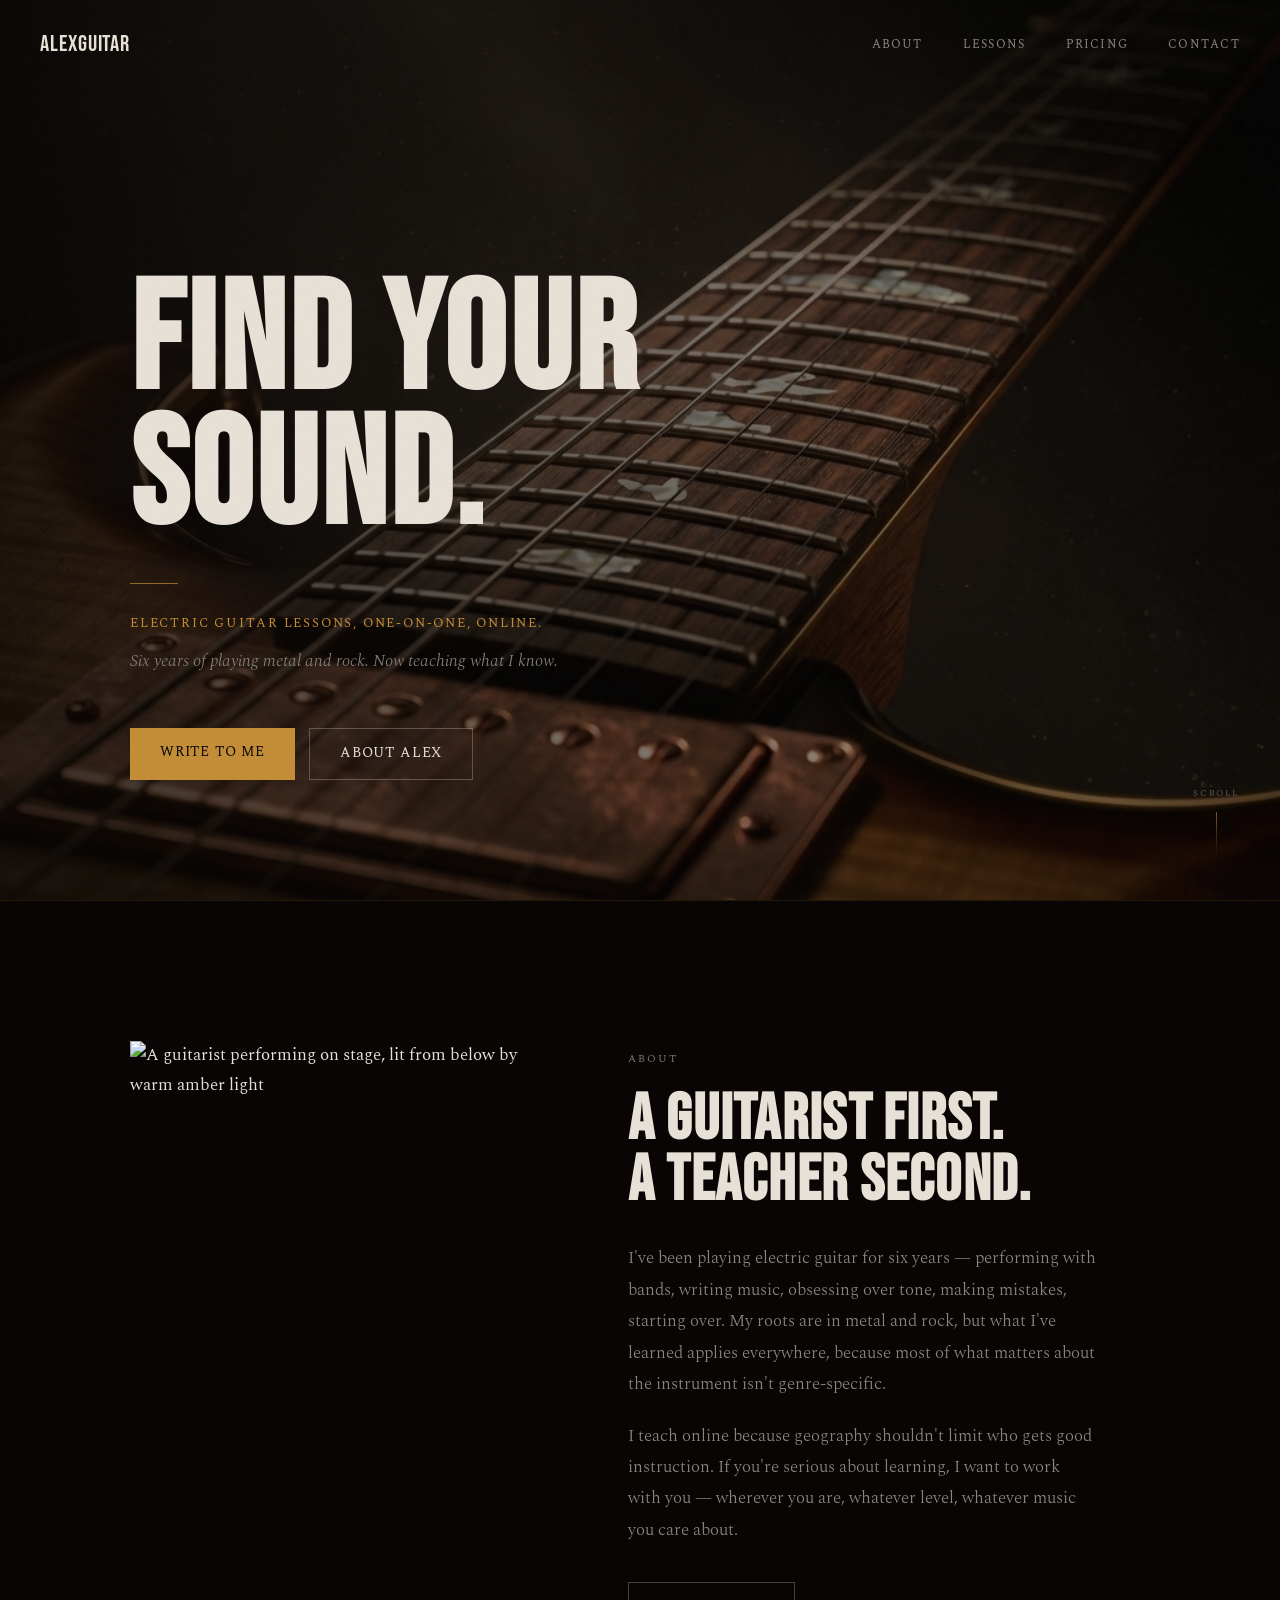
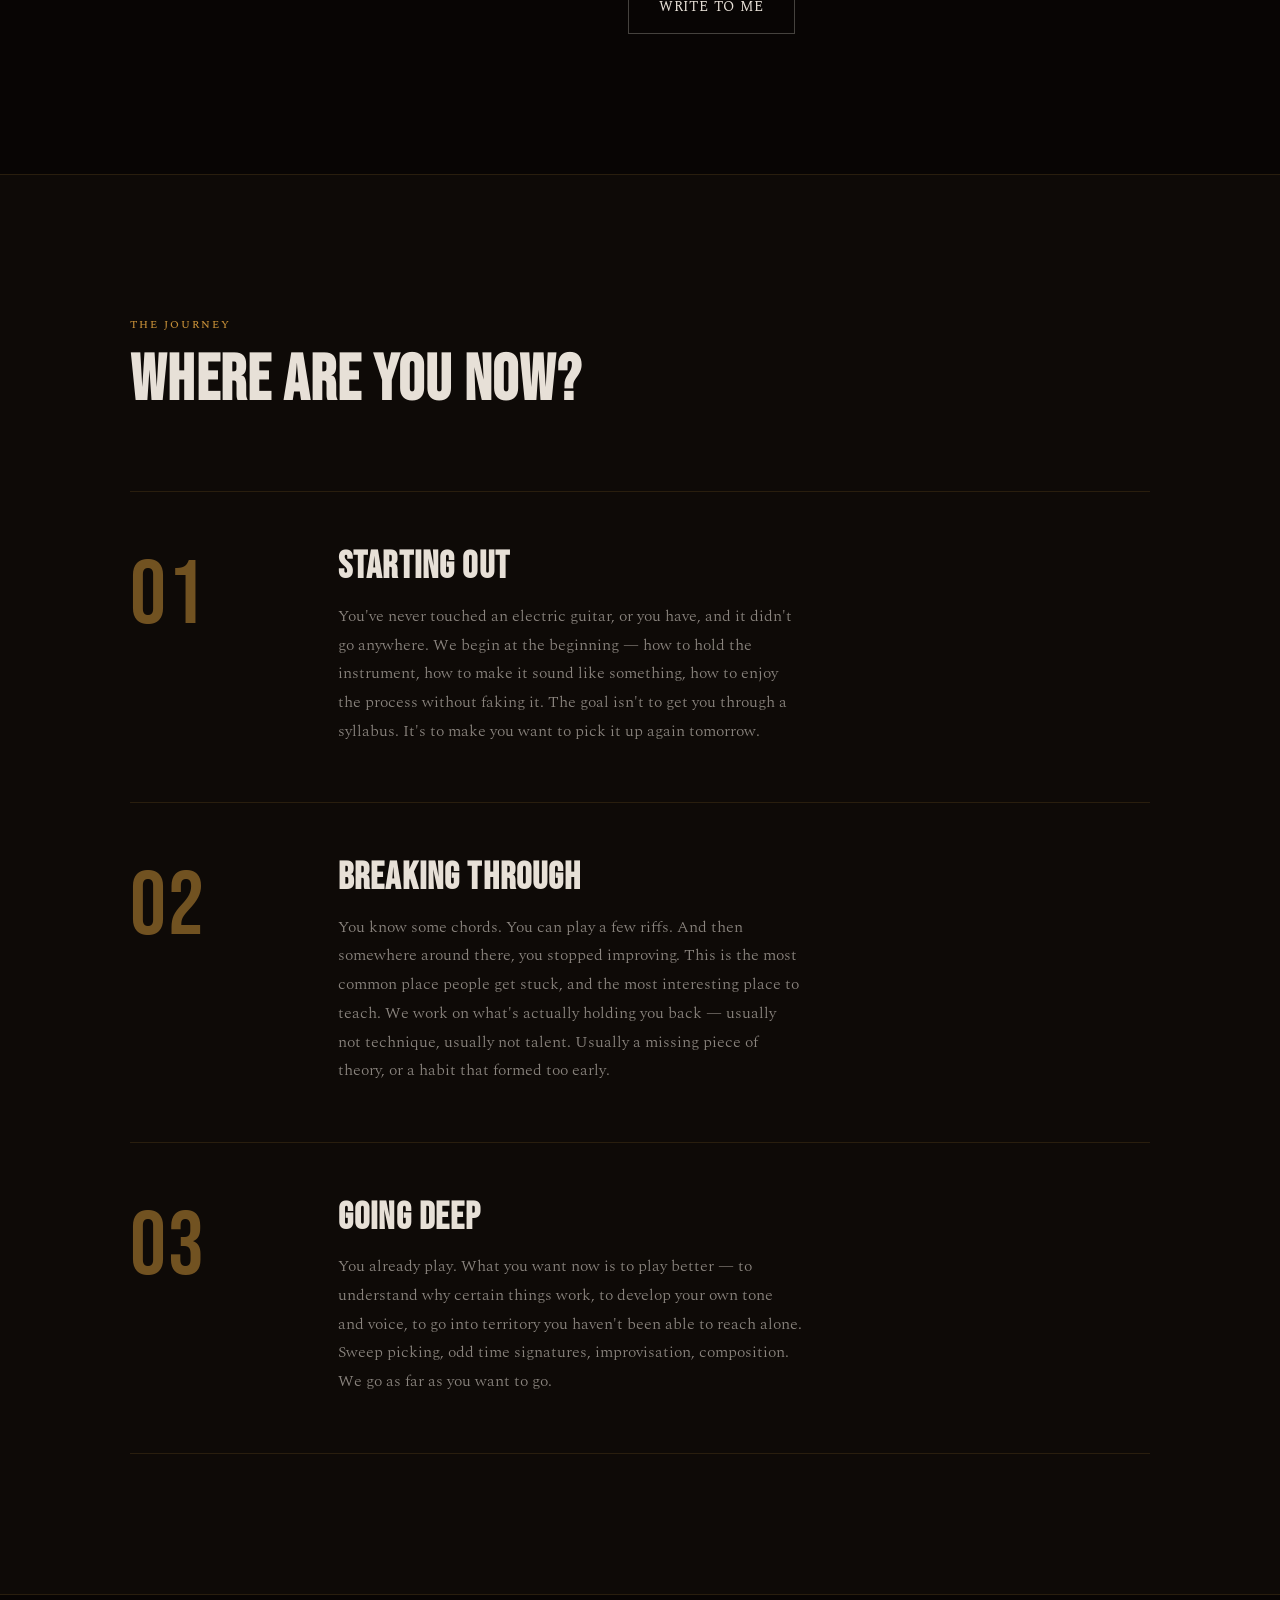
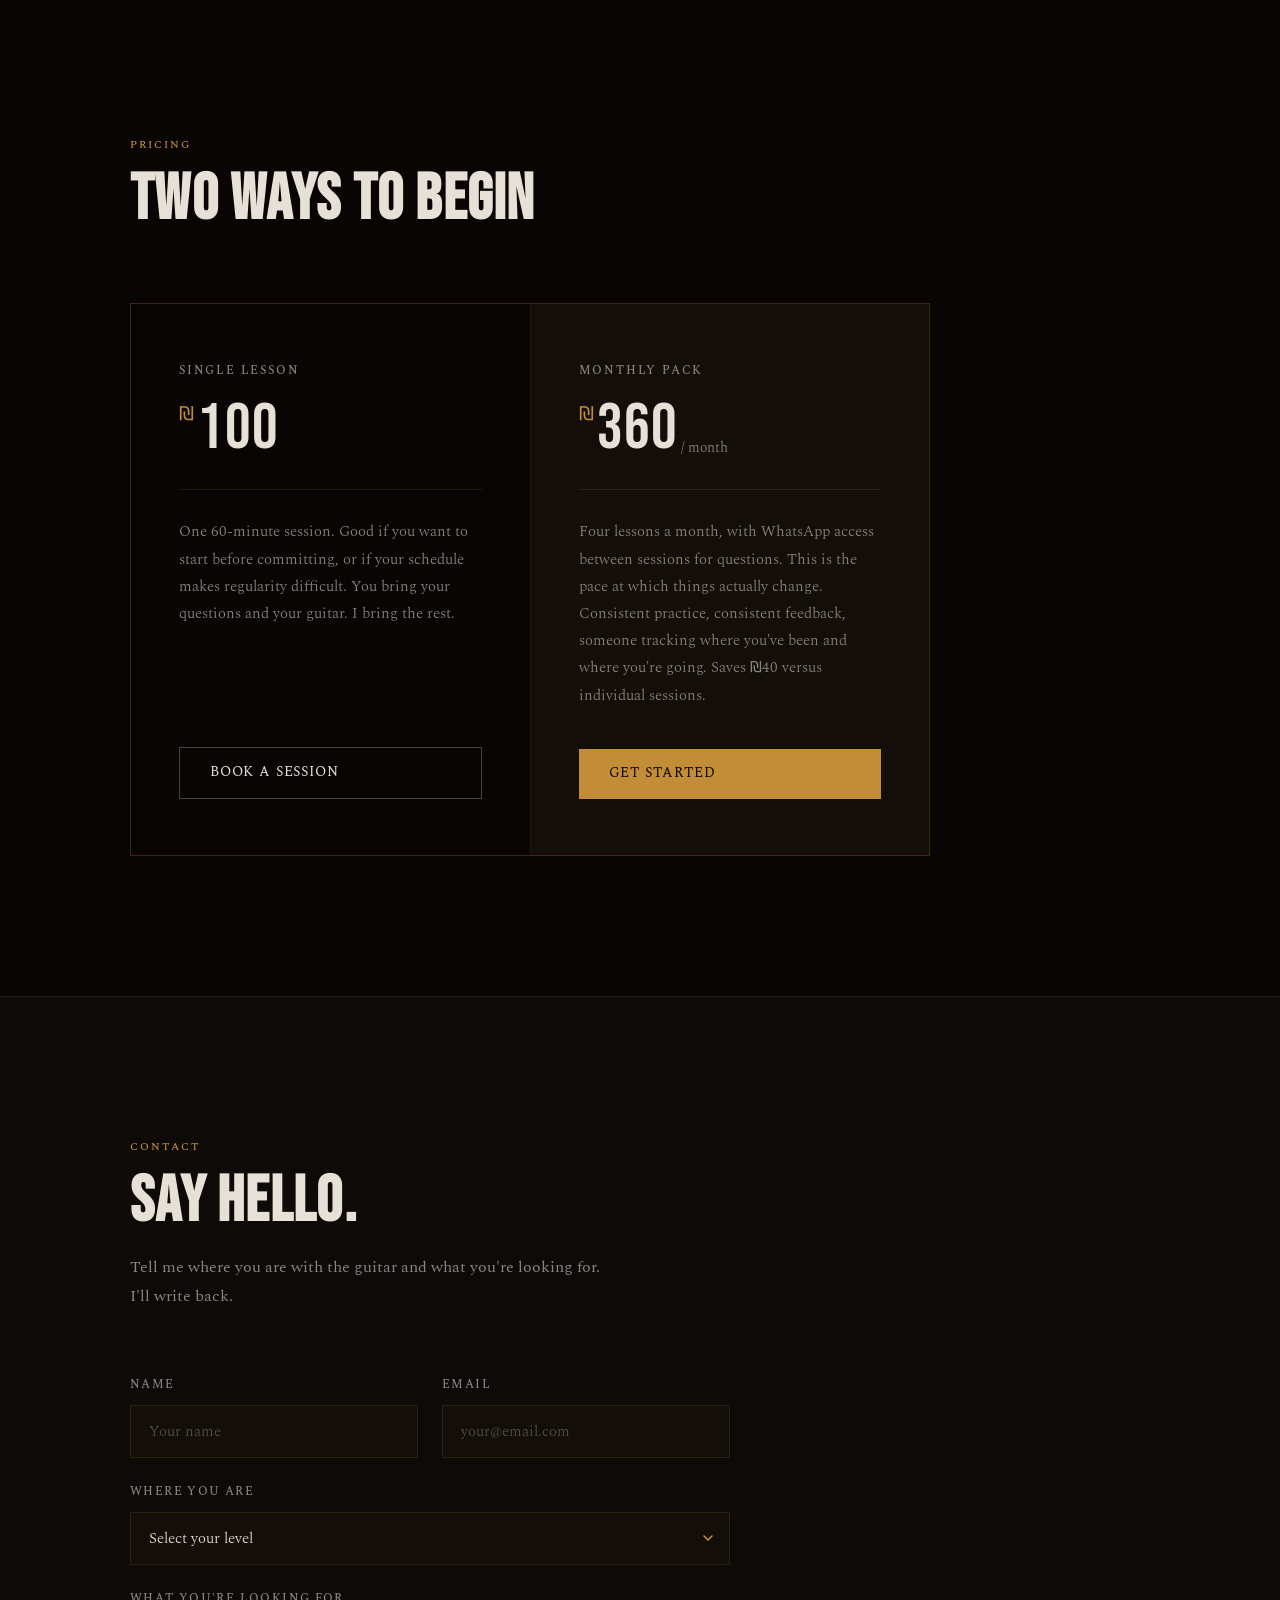
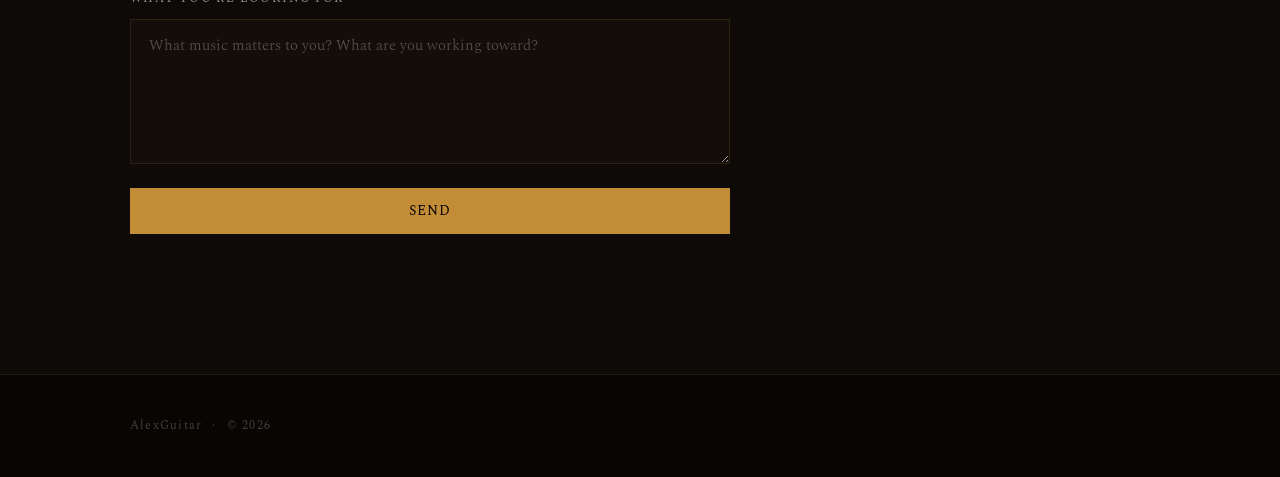
==== index.html @ b1a325d2 "Initial commit: AlexGuitar landing site + particle guitar demo - Full redesign: Bebas Neue + Spectra" ====
<!DOCTYPE html>
<html lang="en">
<head>
  <meta charset="UTF-8" />
  <meta name="viewport" content="width=device-width, initial-scale=1.0" />
  <title>AlexGuitar — Electric Guitar Lessons Online</title>
  <link rel="preconnect" href="https://fonts.googleapis.com" />
  <link rel="preconnect" href="https://fonts.gstatic.com" crossorigin />
  <link href="https://fonts.googleapis.com/css2?family=Bebas+Neue&family=Spectral:ital,wght@0,300;0,400;0,500;1,300;1,400&display=swap" rel="stylesheet" />
  <link rel="stylesheet" href="style.css" />
</head>
<body>

  <!-- BACKGROUND GUITAR -->
  <div class="bg-guitar" aria-hidden="true">
    <img src="background.png" alt="" draggable="false" />
  </div>

  <!-- NAVBAR -->
  <nav class="navbar" id="navbar">
    <a href="#hero" class="logo">AlexGuitar</a>
    <ul class="nav-links">
      <li><a href="#about">About</a></li>
      <li><a href="#lessons">Lessons</a></li>
      <li><a href="#pricing">Pricing</a></li>
      <li><a href="#contact">Contact</a></li>
    </ul>
    <button class="hamburger" id="hamburger" aria-label="Open menu" aria-expanded="false">
      <span></span><span></span><span></span>
    </button>
  </nav>

  <!-- HERO -->
  <section class="hero" id="hero">
    <div class="hero-noise"></div>
    <div class="hero-content">
      <h1 class="hero-title">Find your<br/>sound.</h1>
      <div class="hero-rule"></div>
      <p class="hero-context">Electric guitar lessons, one-on-one, online.</p>
      <p class="hero-sub">Six years of playing metal and rock. Now teaching what I know.</p>
      <div class="hero-actions">
        <a href="#contact" class="btn btn-primary">Write to me</a>
        <a href="#about" class="btn btn-ghost">About Alex</a>
      </div>
    </div>
    <div class="hero-scroll-hint">
      <span>Scroll</span>
      <div class="scroll-line"></div>
    </div>
  </section>

  <!-- ABOUT -->
  <section class="about" id="about">
    <div class="container">
      <div class="about-grid">
        <div class="about-image-wrap fade-up">
          <!-- Replace with Alex's actual photo -->
          <img
            src="https://images.unsplash.com/photo-1510915361894-db8b60106cb1?auto=format&fit=crop&w=800&q=80"
            alt="A guitarist performing on stage, lit from below by warm amber light"
            class="about-image"
            loading="lazy"
          />
        </div>
        <div class="about-text fade-up">
          <p class="section-label">About</p>
          <h2 class="section-title">A guitarist first.<br/>A teacher second.</h2>
          <p>I've been playing electric guitar for six years — performing with bands, writing music, obsessing over tone, making mistakes, starting over. My roots are in metal and rock, but what I've learned applies everywhere, because most of what matters about the instrument isn't genre-specific.</p>
          <p>I teach online because geography shouldn't limit who gets good instruction. If you're serious about learning, I want to work with you — wherever you are, whatever level, whatever music you care about.</p>
          <a href="#contact" class="btn btn-ghost about-cta">Write to me</a>
        </div>
      </div>
    </div>
  </section>

  <!-- LESSONS -->
  <section class="lessons" id="lessons">
    <div class="container">
      <div class="lessons-intro fade-up">
        <p class="section-label">The Journey</p>
        <h2 class="section-title">Where are you now?</h2>
      </div>
      <div class="lessons-list">
        <div class="lesson-stage fade-up">
          <div class="stage-number" aria-hidden="true">01</div>
          <div class="stage-content">
            <h3>Starting out</h3>
            <p>You've never touched an electric guitar, or you have, and it didn't go anywhere. We begin at the beginning — how to hold the instrument, how to make it sound like something, how to enjoy the process without faking it. The goal isn't to get you through a syllabus. It's to make you want to pick it up again tomorrow.</p>
          </div>
        </div>
        <div class="lesson-stage fade-up">
          <div class="stage-number" aria-hidden="true">02</div>
          <div class="stage-content">
            <h3>Breaking through</h3>
            <p>You know some chords. You can play a few riffs. And then somewhere around there, you stopped improving. This is the most common place people get stuck, and the most interesting place to teach. We work on what's actually holding you back — usually not technique, usually not talent. Usually a missing piece of theory, or a habit that formed too early.</p>
          </div>
        </div>
        <div class="lesson-stage fade-up">
          <div class="stage-number" aria-hidden="true">03</div>
          <div class="stage-content">
            <h3>Going deep</h3>
            <p>You already play. What you want now is to play better — to understand why certain things work, to develop your own tone and voice, to go into territory you haven't been able to reach alone. Sweep picking, odd time signatures, improvisation, composition. We go as far as you want to go.</p>
          </div>
        </div>
      </div>
    </div>
  </section>

  <!-- PRICING -->
  <section class="pricing" id="pricing">
    <div class="container">
      <div class="section-header fade-up">
        <p class="section-label">Pricing</p>
        <h2 class="section-title">Two ways to begin</h2>
      </div>
      <div class="pricing-grid">
        <div class="pricing-card fade-up">
          <div class="pricing-top">
            <h3>Single Lesson</h3>
            <div class="price"><span class="currency">₪</span>100</div>
          </div>
          <p class="pricing-prose">One 60-minute session. Good if you want to start before committing, or if your schedule makes regularity difficult. You bring your questions and your guitar. I bring the rest.</p>
          <a href="#contact" class="btn btn-ghost">Book a session</a>
        </div>
        <div class="pricing-card pricing-card--featured fade-up">
          <div class="pricing-top">
            <h3>Monthly Pack</h3>
            <div class="price"><span class="currency">₪</span>360 <span class="price-per">/ month</span></div>
          </div>
          <p class="pricing-prose">Four lessons a month, with WhatsApp access between sessions for questions. This is the pace at which things actually change. Consistent practice, consistent feedback, someone tracking where you've been and where you're going. Saves ₪40 versus individual sessions.</p>
          <a href="#contact" class="btn btn-primary">Get started</a>
        </div>
      </div>
    </div>
  </section>

  <!-- CONTACT -->
  <section class="contact" id="contact">
    <div class="container">
      <div class="contact-header fade-up">
        <p class="section-label">Contact</p>
        <h2 class="section-title">Say hello.</h2>
        <p class="section-desc">Tell me where you are with the guitar and what you're looking for. I'll write back.</p>
      </div>
      <form class="contact-form" id="contact-form">
        <div class="form-row">
          <div class="form-group">
            <label for="name">Name</label>
            <input type="text" id="name" name="name" placeholder="Your name" required />
          </div>
          <div class="form-group">
            <label for="email">Email</label>
            <input type="email" id="email" name="email" placeholder="your@email.com" required />
          </div>
        </div>
        <div class="form-group">
          <label for="level">Where you are</label>
          <select id="level" name="level">
            <option value="">Select your level</option>
            <option value="beginner">Starting out — never really played</option>
            <option value="intermediate">Breaking through — know some basics</option>
            <option value="advanced">Going deep — want to push further</option>
          </select>
        </div>
        <div class="form-group">
          <label for="message">What you're looking for</label>
          <textarea id="message" name="message" rows="5" placeholder="What music matters to you? What are you working toward?"></textarea>
        </div>
        <button type="submit" class="btn btn-primary btn-full">Send</button>
      </form>
    </div>
  </section>

  <!-- FOOTER -->
  <footer class="footer">
    <div class="container">
      <p class="footer-line">AlexGuitar <span aria-hidden="true">·</span> <span class="footer-copy">© 2026</span></p>
    </div>
  </footer>

  <script src="script.js"></script>
</body>
</html>
---- style.css ----
/* =====================
   BACKGROUND GUITAR
===================== */
.bg-guitar {
  position: fixed;
  top: 50%;
  left: 50%;
  width: clamp(280px, 55vmin, 700px);
  aspect-ratio: 1;
  z-index: -1;
  pointer-events: none;
  user-select: none;
  will-change: transform;
  opacity: 0.08;
  filter: sepia(20%) contrast(1.05) brightness(0.85);
  transform: translate(-50%, -50%);
}

.bg-guitar img {
  width: 100%;
  height: 100%;
  object-fit: contain;
  display: block;
}

/* =====================
   RESET & BASE
===================== */
*, *::before, *::after {
  box-sizing: border-box;
  margin: 0;
  padding: 0;
}

:root {
  --bg:        oklch(12% 0.008 65);
  --bg-2:      oklch(15% 0.010 65);
  --bg-card:   oklch(17% 0.012 65);
  --amber:     oklch(68% 0.12 75);
  --amber-lt:  oklch(78% 0.10 75);
  --cream:     oklch(91% 0.015 75);
  --muted:     oklch(62% 0.012 70);
  --success:   oklch(45% 0.08 145);
  --border:    oklch(68% 0.12 75 / 15%);

  --font-display: 'Bebas Neue', sans-serif;
  --font-body:    'Spectral', Georgia, serif;

  --max-w:     1100px;
  --ease-out:  cubic-bezier(0.22, 1, 0.36, 1);
}

html {
  scroll-behavior: smooth;
}

body {
  background-color: var(--bg);
  color: var(--cream);
  font-family: var(--font-body);
  font-size: 17px;
  line-height: 1.75;
  overflow-x: hidden;
}

img { display: block; max-width: 100%; }

a { text-decoration: none; color: inherit; }

/* =====================
   REUSABLE
===================== */
.container {
  max-width: var(--max-w);
  margin: 0 auto;
  padding: 0 40px;
}

.section-label {
  font-family: var(--font-body);
  font-size: 0.7rem;
  font-weight: 500;
  letter-spacing: 0.18em;
  text-transform: uppercase;
  color: var(--amber);
  margin-bottom: 16px;
}

.section-title {
  font-family: var(--font-display);
  font-size: clamp(2.5rem, 5vw, 4rem);
  line-height: 0.95;
  color: var(--cream);
  letter-spacing: 0.02em;
}

.section-desc {
  font-family: var(--font-body);
  color: var(--muted);
  font-size: 1rem;
  max-width: 480px;
  margin-top: 20px;
  line-height: 1.8;
}

.section-header {
  margin-bottom: 72px;
}

/* =====================
   BUTTONS
===================== */
.btn {
  display: inline-block;
  padding: 13px 30px;
  font-family: var(--font-body);
  font-size: 0.85rem;
  font-weight: 400;
  letter-spacing: 0.06em;
  text-transform: uppercase;
  cursor: pointer;
  border: none;
  transition: background 0.22s var(--ease-out), color 0.22s var(--ease-out), border-color 0.22s var(--ease-out);
}

.btn-primary {
  background: var(--amber);
  color: var(--bg);
}

.btn-primary:hover {
  background: var(--amber-lt);
}

.btn-ghost {
  background: transparent;
  color: var(--cream);
  border: 1px solid oklch(91% 0.015 75 / 28%);
}

.btn-ghost:hover {
  border-color: var(--amber);
  color: var(--amber-lt);
}

.btn-full {
  width: 100%;
  text-align: center;
}

/* =====================
   NAVBAR
===================== */
.navbar {
  position: fixed;
  top: 0;
  left: 0;
  right: 0;
  z-index: 100;
  display: flex;
  align-items: center;
  justify-content: space-between;
  padding: 24px 40px;
  transition: background 0.4s var(--ease-out), padding 0.4s var(--ease-out), border-color 0.4s var(--ease-out);
  border-bottom: 1px solid transparent;
}

.navbar.scrolled {
  background: oklch(12% 0.008 65 / 94%);
  backdrop-filter: blur(16px);
  -webkit-backdrop-filter: blur(16px);
  padding: 16px 40px;
  border-bottom-color: var(--border);
}

.logo {
  font-family: var(--font-display);
  font-size: 1.45rem;
  letter-spacing: 0.04em;
  color: var(--cream);
}

.nav-links {
  list-style: none;
  display: flex;
  align-items: center;
  gap: 40px;
}

.nav-links a {
  font-family: var(--font-body);
  font-size: 0.78rem;
  font-weight: 400;
  letter-spacing: 0.1em;
  text-transform: uppercase;
  color: var(--muted);
  transition: color 0.2s;
}

.nav-links a:hover {
  color: var(--cream);
}

.hamburger {
  display: none;
  flex-direction: column;
  gap: 5px;
  background: none;
  border: none;
  cursor: pointer;
  padding: 4px;
}

.hamburger span {
  display: block;
  width: 22px;
  height: 1px;
  background: var(--cream);
  transition: all 0.3s var(--ease-out);
}

/* =====================
   HERO
===================== */
.hero {
  min-height: 100vh;
  display: flex;
  align-items: flex-end;
  position: relative;
  padding: 0 0 120px;
  background:
    linear-gradient(105deg,
      oklch(12% 0.008 65 / 88%) 0%,
      oklch(12% 0.008 65 / 60%) 45%,
      oklch(12% 0.008 65 / 28%) 100%
    ),
    url('background.png') center / cover no-repeat fixed,
    var(--bg);
}

/* iOS doesn't support background-attachment: fixed with cover */
@supports (-webkit-touch-callout: none) {
  .hero {
    background:
      linear-gradient(105deg,
        oklch(12% 0.008 65 / 88%) 0%,
        oklch(12% 0.008 65 / 60%) 45%,
        oklch(12% 0.008 65 / 28%) 100%
      ),
      url('background.png') center / cover no-repeat,
      var(--bg);
  }
}

.hero-noise {
  position: absolute;
  inset: 0;
  background-image: url("data:image/svg+xml,%3Csvg viewBox='0 0 256 256' xmlns='http://www.w3.org/2000/svg'%3E%3Cfilter id='noise'%3E%3CfeTurbulence type='fractalNoise' baseFrequency='0.9' numOctaves='4' stitchTiles='stitch'/%3E%3C/filter%3E%3Crect width='100%25' height='100%25' filter='url(%23noise)' opacity='0.04'/%3E%3C/svg%3E");
  pointer-events: none;
  opacity: 0.35;
}

.hero-content {
  max-width: var(--max-w);
  margin: 0 auto;
  padding: 0 40px;
  width: 100%;
}

.hero-title {
  font-family: var(--font-display);
  font-size: clamp(4rem, 12vw, 10rem);
  line-height: 0.88;
  letter-spacing: 0.02em;
  color: var(--cream);
  margin-bottom: 36px;
}

.hero-rule {
  width: 48px;
  height: 1px;
  background: var(--amber);
  margin-bottom: 28px;
  opacity: 0.7;
}

.hero-context {
  font-family: var(--font-body);
  font-size: 0.8rem;
  font-weight: 400;
  letter-spacing: 0.14em;
  text-transform: uppercase;
  color: var(--amber);
  margin-bottom: 12px;
}

.hero-sub {
  font-family: var(--font-body);
  font-size: 1.05rem;
  font-weight: 300;
  font-style: italic;
  color: var(--muted);
  max-width: 460px;
  line-height: 1.8;
  margin-bottom: 52px;
}

.hero-actions {
  display: flex;
  gap: 14px;
  flex-wrap: wrap;
}

.hero-scroll-hint {
  position: absolute;
  bottom: 44px;
  right: 40px;
  display: flex;
  flex-direction: column;
  align-items: center;
  gap: 10px;
  color: var(--muted);
  font-family: var(--font-body);
  font-size: 9px;
  letter-spacing: 0.18em;
  text-transform: uppercase;
  opacity: 0.6;
}

.scroll-line {
  width: 1px;
  height: 44px;
  background: linear-gradient(to bottom, var(--amber), transparent);
  animation: scrollPulse 2.4s var(--ease-out) infinite;
}

@keyframes scrollPulse {
  0%, 100% { opacity: 0.3; transform: scaleY(1) translateY(0); }
  50%       { opacity: 0.9; transform: scaleY(1.08) translateY(2px); }
}

/* =====================
   ABOUT
===================== */
.about {
  padding: 140px 0;
  border-top: 1px solid var(--border);
}

.about-grid {
  display: grid;
  grid-template-columns: 1fr 1.3fr;
  gap: 96px;
  align-items: start;
}

.about-image-wrap {
  position: relative;
}

.about-image {
  width: 100%;
  aspect-ratio: 4/5;
  object-fit: cover;
  object-position: center top;
  display: block;
  mask-image: linear-gradient(to bottom, black 65%, transparent 100%);
  -webkit-mask-image: linear-gradient(to bottom, black 65%, transparent 100%);
}

.about-text {
  padding-top: 8px;
}

.about-text .section-title {
  margin-bottom: 32px;
}

.about-text p {
  font-weight: 300;
  color: var(--muted);
  margin-bottom: 20px;
  max-width: 52ch;
  line-height: 1.85;
}

.about-cta {
  margin-top: 16px;
}

/* =====================
   LESSONS
===================== */
.lessons {
  padding: 140px 0;
  background: var(--bg-2);
  border-top: 1px solid var(--border);
  border-bottom: 1px solid var(--border);
}

.lessons-intro {
  margin-bottom: 80px;
}

.lessons-list {
  display: flex;
  flex-direction: column;
  gap: 0;
}

.lesson-stage {
  display: grid;
  grid-template-columns: 160px 1fr;
  gap: 48px;
  align-items: start;
  padding: 56px 0;
  border-top: 1px solid var(--border);
  transition: border-color 0.3s;
}

.lesson-stage:last-child {
  border-bottom: 1px solid var(--border);
}

.lesson-stage:hover {
  border-top-color: oklch(68% 0.12 75 / 35%);
}

.stage-number {
  font-family: var(--font-display);
  font-size: clamp(3.5rem, 7vw, 6rem);
  line-height: 1;
  letter-spacing: 0.02em;
  color: var(--amber);
  opacity: 0.55;
  transition: opacity 0.3s;
  padding-top: 4px;
}

.lesson-stage:hover .stage-number {
  opacity: 0.9;
}

.stage-content h3 {
  font-family: var(--font-display);
  font-size: clamp(1.8rem, 3vw, 2.6rem);
  letter-spacing: 0.03em;
  color: var(--cream);
  margin-bottom: 16px;
  line-height: 1;
}

.stage-content p {
  font-weight: 300;
  color: var(--muted);
  font-size: 0.97rem;
  line-height: 1.85;
  max-width: 58ch;
}

/* =====================
   PRICING
===================== */
.pricing {
  padding: 140px 0;
}

.pricing-grid {
  display: grid;
  grid-template-columns: 1fr 1fr;
  gap: 1px;
  max-width: 800px;
  background: var(--border);
  border: 1px solid var(--border);
}

.pricing-card {
  background: var(--bg);
  padding: 56px 48px;
  display: flex;
  flex-direction: column;
  gap: 0;
}

.pricing-card--featured {
  background: var(--bg-card);
}

.pricing-top {
  margin-bottom: 28px;
  padding-bottom: 28px;
  border-bottom: 1px solid var(--border);
}

.pricing-top h3 {
  font-family: var(--font-body);
  font-size: 0.75rem;
  font-weight: 500;
  letter-spacing: 0.15em;
  text-transform: uppercase;
  color: var(--muted);
  margin-bottom: 16px;
}

.price {
  font-family: var(--font-display);
  font-size: clamp(3rem, 5vw, 4.5rem);
  line-height: 1;
  letter-spacing: 0.02em;
  color: var(--cream);
  display: flex;
  align-items: flex-start;
  gap: 2px;
}

.price .currency {
  font-family: var(--font-body);
  font-size: 1.2rem;
  font-weight: 300;
  color: var(--amber);
  margin-top: 8px;
}

.price-per {
  font-family: var(--font-body);
  font-size: 0.85rem;
  font-weight: 300;
  color: var(--muted);
  align-self: flex-end;
  padding-bottom: 6px;
  letter-spacing: 0;
}

.pricing-prose {
  font-weight: 300;
  font-size: 0.92rem;
  color: var(--muted);
  line-height: 1.85;
  flex: 1;
  margin-bottom: 40px;
}

/* =====================
   CONTACT
===================== */
.contact {
  padding: 140px 0;
  background: var(--bg-2);
  border-top: 1px solid var(--border);
}

.contact-header {
  margin-bottom: 64px;
  max-width: 520px;
}

.contact-form {
  max-width: 600px;
  display: flex;
  flex-direction: column;
  gap: 24px;
}

.form-row {
  display: grid;
  grid-template-columns: 1fr 1fr;
  gap: 24px;
}

.form-group {
  display: flex;
  flex-direction: column;
  gap: 10px;
}

.form-group label {
  font-family: var(--font-body);
  font-size: 0.72rem;
  font-weight: 500;
  letter-spacing: 0.12em;
  text-transform: uppercase;
  color: var(--muted);
}

.form-group input,
.form-group select,
.form-group textarea {
  background: var(--bg-card);
  border: 1px solid var(--border);
  color: var(--cream);
  font-family: var(--font-body);
  font-size: 0.95rem;
  font-weight: 300;
  padding: 14px 18px;
  outline: none;
  transition: border-color 0.22s;
  width: 100%;
  resize: vertical;
  border-radius: 0;
  -webkit-appearance: none;
  appearance: none;
}

.form-group select {
  background-image: url("data:image/svg+xml,%3Csvg xmlns='http://www.w3.org/2000/svg' width='10' height='6' viewBox='0 0 10 6'%3E%3Cpath d='M1 1l4 4 4-4' stroke='%23c8922a' stroke-width='1.5' fill='none' stroke-linecap='round' stroke-linejoin='round'/%3E%3C/svg%3E");
  background-repeat: no-repeat;
  background-position: right 16px center;
  padding-right: 44px;
  cursor: pointer;
}

.form-group input::placeholder,
.form-group textarea::placeholder {
  color: oklch(62% 0.012 70 / 55%);
}

.form-group select option {
  background: var(--bg-card);
}

.form-group input:focus,
.form-group select:focus,
.form-group textarea:focus {
  border-color: oklch(68% 0.12 75 / 60%);
}

/* =====================
   FOOTER
===================== */
.footer {
  padding: 40px 0;
  border-top: 1px solid var(--border);
}

.footer-line {
  font-family: var(--font-body);
  font-size: 0.78rem;
  letter-spacing: 0.1em;
  color: oklch(62% 0.012 70 / 45%);
  display: flex;
  gap: 10px;
  align-items: center;
}

/* =====================
   ANIMATIONS
===================== */
.fade-up {
  opacity: 0;
  transform: translateY(28px);
  transition: opacity 0.75s var(--ease-out), transform 0.75s var(--ease-out);
}

.fade-up.is-visible {
  opacity: 1;
  transform: translateY(0);
}

.lesson-stage:nth-child(2) { transition-delay: 0.08s; }
.lesson-stage:nth-child(3) { transition-delay: 0.16s; }

@media (prefers-reduced-motion: reduce) {
  .fade-up {
    opacity: 1;
    transform: none;
    transition: none;
  }

  .scroll-line {
    animation: none;
    opacity: 0.5;
  }
}

/* =====================
   HAMBURGER → X
===================== */
.navbar.menu-open .hamburger span:nth-child(1) {
  transform: translateY(6px) rotate(45deg);
}

.navbar.menu-open .hamburger span:nth-child(2) {
  opacity: 0;
}

.navbar.menu-open .hamburger span:nth-child(3) {
  transform: translateY(-6px) rotate(-45deg);
}

/* =====================
   FORM SUCCESS STATE
===================== */
.btn-success {
  background: var(--success) !important;
  color: var(--cream) !important;
}

/* =====================
   RESPONSIVE
===================== */
@media (max-width: 900px) {
  .about-grid {
    grid-template-columns: 1fr;
    gap: 56px;
  }

  .about-image {
    aspect-ratio: 16/9;
    max-height: 400px;
  }

  .lesson-stage {
    grid-template-columns: 80px 1fr;
    gap: 28px;
  }

  .pricing-grid {
    grid-template-columns: 1fr;
    max-width: 480px;
  }
}

@media (max-width: 768px) {
  .container {
    padding: 0 24px;
  }

  .navbar {
    padding: 18px 24px;
  }

  .navbar.scrolled {
    padding: 14px 24px;
  }

  .nav-links {
    display: none;
    position: fixed;
    top: 0;
    left: 0;
    right: 0;
    bottom: 0;
    background: oklch(12% 0.008 65 / 98%);
    flex-direction: column;
    align-items: center;
    justify-content: center;
    gap: 40px;
    z-index: 99;
  }

  .nav-links.open {
    display: flex;
  }

  .nav-links a {
    font-size: 1rem;
    color: var(--cream);
  }

  .hamburger {
    display: flex;
    z-index: 101;
  }

  .hero {
    padding-bottom: 80px;
  }

  .hero-content {
    padding: 0 24px;
  }

  .hero-scroll-hint {
    display: none;
  }

  .about,
  .lessons,
  .pricing,
  .contact {
    padding: 96px 0;
  }

  .lessons-intro {
    margin-bottom: 48px;
  }

  .lesson-stage {
    grid-template-columns: 1fr;
    gap: 12px;
    padding: 40px 0;
  }

  .stage-number {
    font-size: 2.2rem;
    opacity: 0.45;
  }

  .pricing-card {
    padding: 40px 28px;
  }

  .form-row {
    grid-template-columns: 1fr;
  }

  .contact-header {
    margin-bottom: 48px;
  }
}

@media (max-height: 600px) {
  .hero-scroll-hint {
    display: none;
  }
}
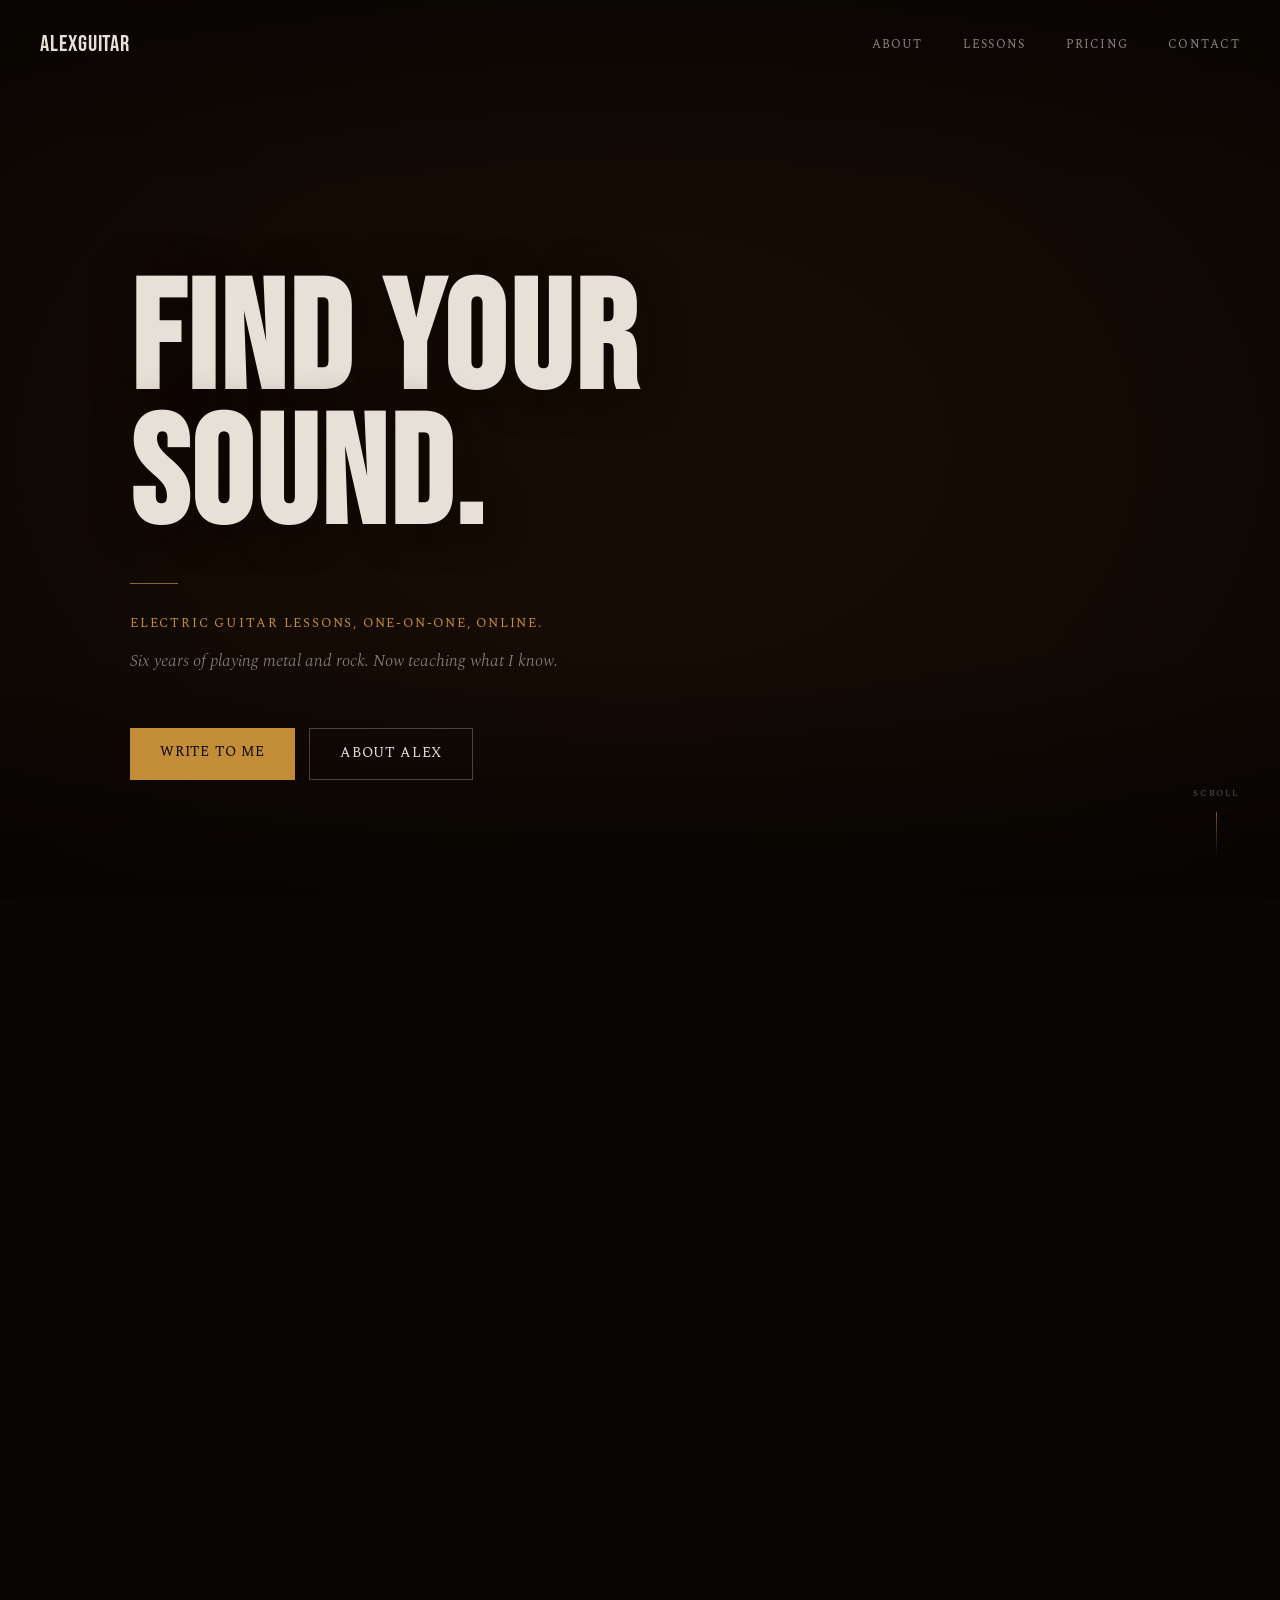
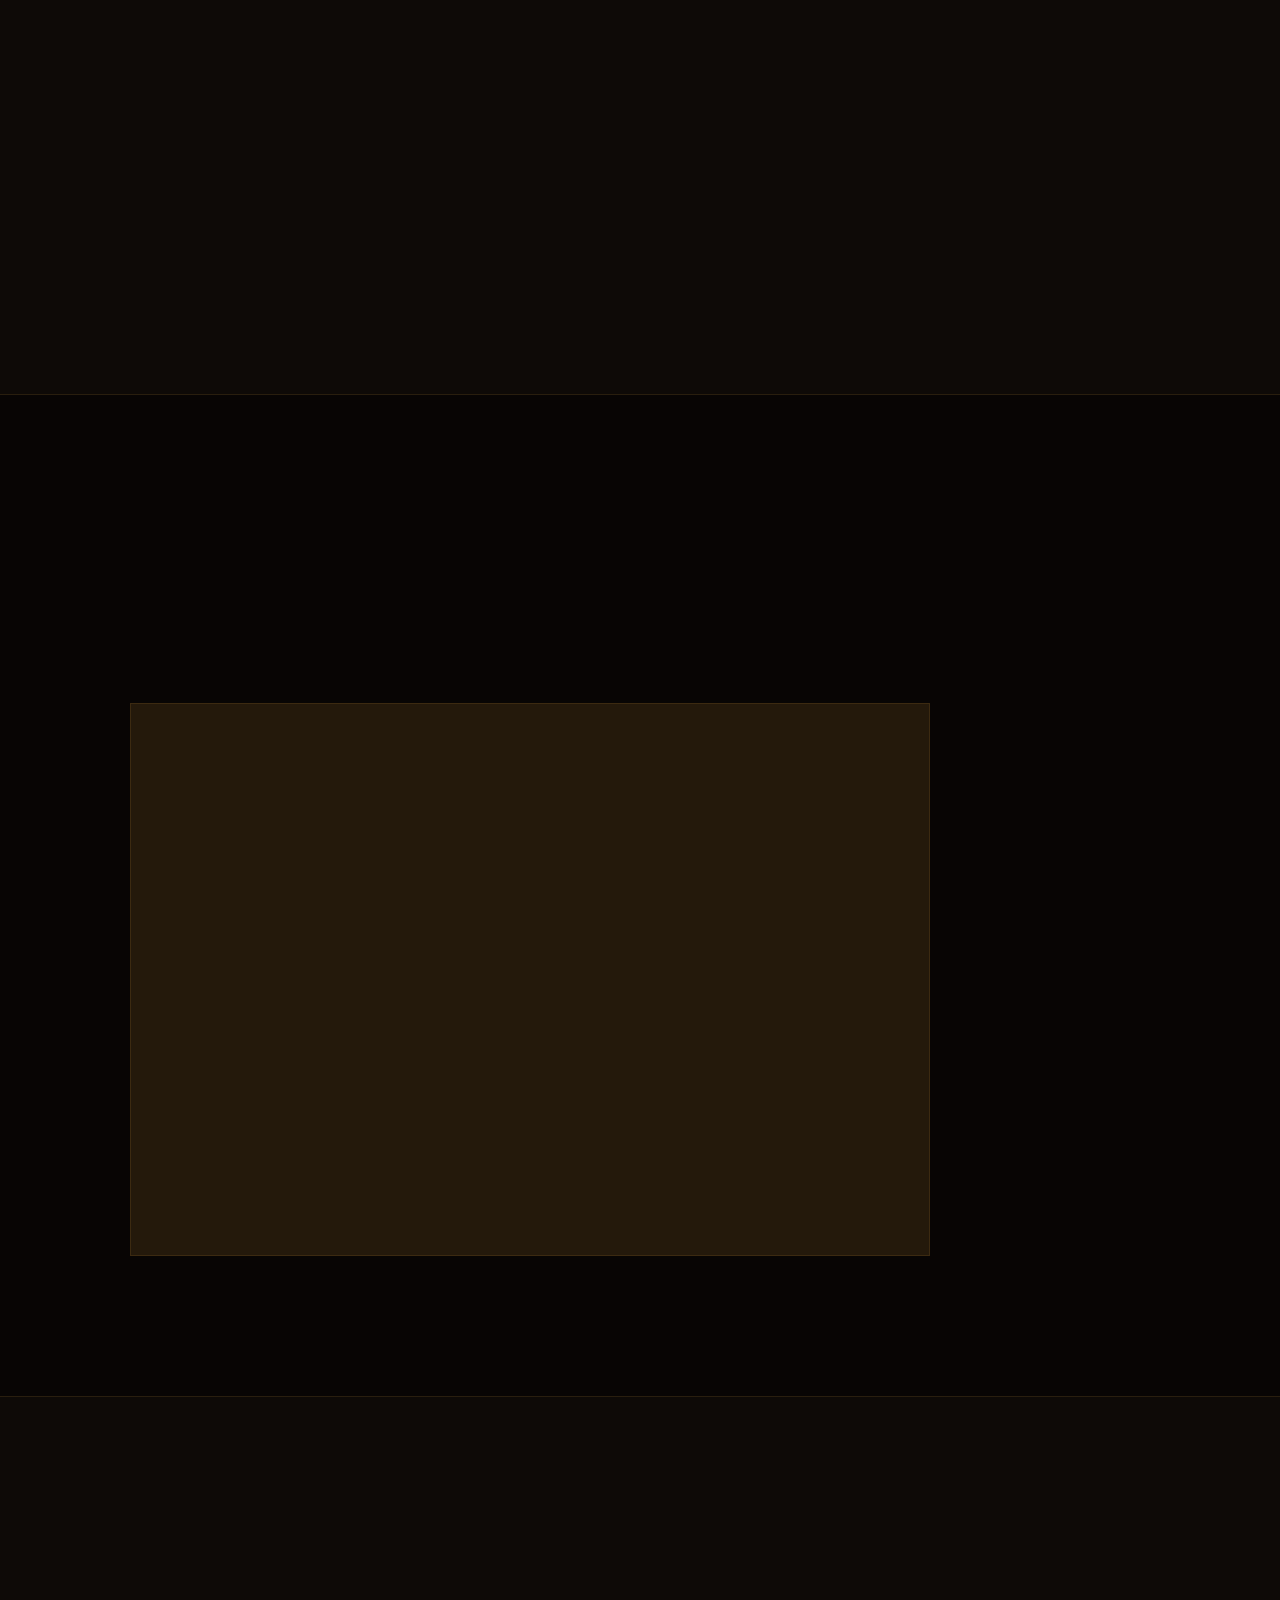
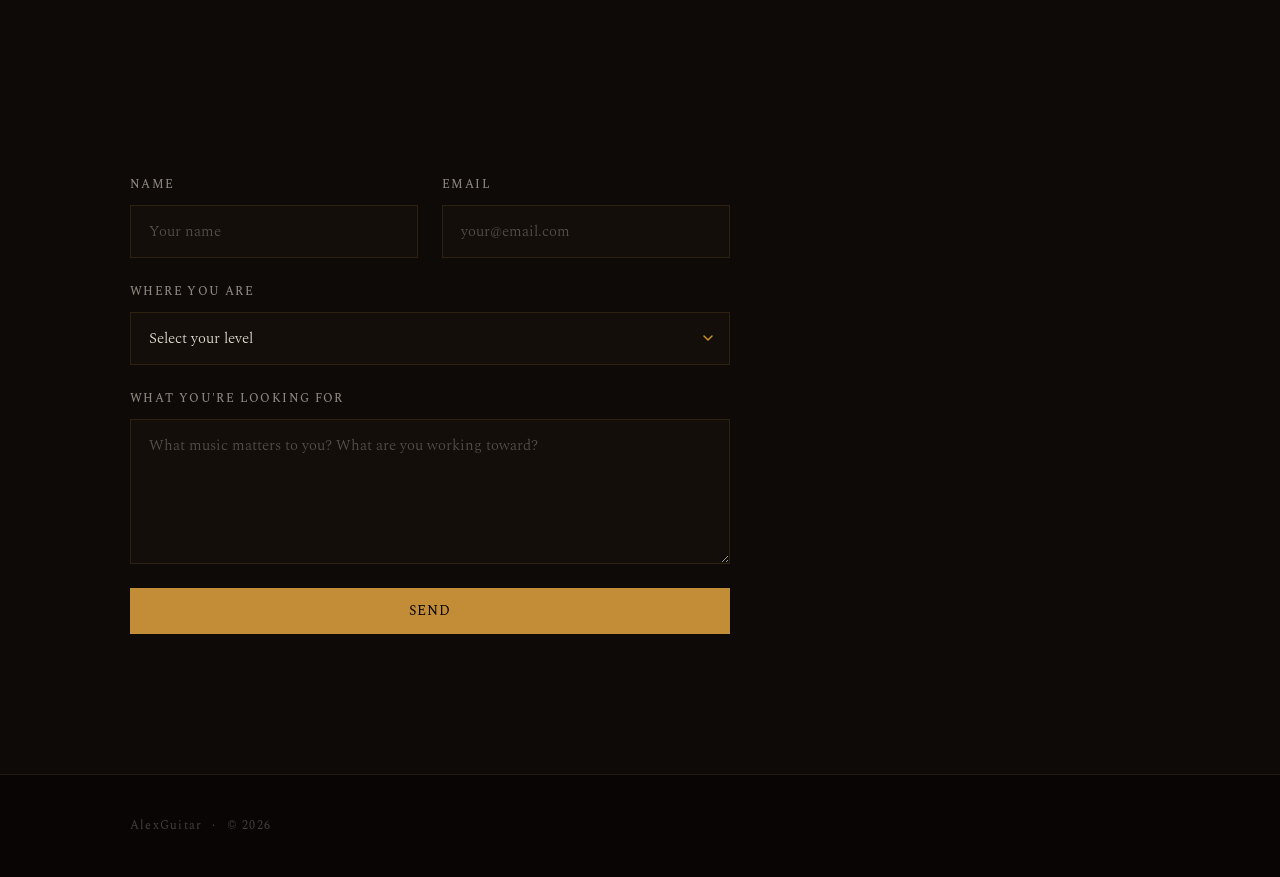
==== commit 30673f40: "Merge video hero into index.html for GitHub Pages Co-Authored-By: Claude Sonnet 4.6 <noreply@anthrop" ====
--- a/index.html
+++ b/index.html
@@ -7,14 +7,605 @@
   <link rel="preconnect" href="https://fonts.googleapis.com" />
   <link rel="preconnect" href="https://fonts.gstatic.com" crossorigin />
   <link href="https://fonts.googleapis.com/css2?family=Bebas+Neue&family=Spectral:ital,wght@0,300;0,400;0,500;1,300;1,400&display=swap" rel="stylesheet" />
-  <link rel="stylesheet" href="style.css" />
+  <script src="https://cdnjs.cloudflare.com/ajax/libs/gsap/3.12.2/gsap.min.js"></script>
+  <script src="https://cdnjs.cloudflare.com/ajax/libs/gsap/3.12.2/ScrollTrigger.min.js"></script>
+  <style>
+    /* ── Reset ─────────────────────────────── */
+    *, *::before, *::after { box-sizing: border-box; margin: 0; padding: 0; }
+    html { scroll-behavior: smooth; }
+    img  { display: block; max-width: 100%; }
+    a    { text-decoration: none; color: inherit; }
+
+    /* ── Tokens ────────────────────────────── */
+    :root {
+      --bg:       oklch(12% 0.008 65);
+      --bg-2:     oklch(15% 0.010 65);
+      --bg-card:  oklch(17% 0.012 65);
+      --amber:    oklch(68% 0.12 75);
+      --amber-lt: oklch(78% 0.10 75);
+      --cream:    oklch(91% 0.015 75);
+      --muted:    oklch(62% 0.012 70);
+      --success:  oklch(45% 0.08 145);
+      --border:   oklch(68% 0.12 75 / 15%);
+      --font-display: 'Bebas Neue', sans-serif;
+      --font-body:    'Spectral', Georgia, serif;
+      --max-w:    1100px;
+      --ease-out: cubic-bezier(0.22, 1, 0.36, 1);
+    }
+
+    body {
+      background: var(--bg);
+      color: var(--cream);
+      font-family: var(--font-body);
+      font-size: 17px;
+      line-height: 1.75;
+      overflow-x: hidden;
+    }
+
+    /* ── Reusable ───────────────────────────── */
+    .container {
+      max-width: var(--max-w);
+      margin: 0 auto;
+      padding: 0 40px;
+    }
+    .section-label {
+      font-family: var(--font-body);
+      font-size: 0.7rem;
+      font-weight: 500;
+      letter-spacing: 0.18em;
+      text-transform: uppercase;
+      color: var(--amber);
+      margin-bottom: 16px;
+    }
+    .section-title {
+      font-family: var(--font-display);
+      font-size: clamp(2.5rem, 5vw, 4rem);
+      line-height: 0.95;
+      color: var(--cream);
+      letter-spacing: 0.02em;
+    }
+    .section-desc {
+      font-family: var(--font-body);
+      color: var(--muted);
+      font-size: 1rem;
+      max-width: 480px;
+      margin-top: 20px;
+      line-height: 1.8;
+    }
+    .section-header { margin-bottom: 72px; }
+
+    /* ── Buttons ────────────────────────────── */
+    .btn {
+      display: inline-block;
+      padding: 13px 30px;
+      font-family: var(--font-body);
+      font-size: 0.85rem;
+      font-weight: 400;
+      letter-spacing: 0.06em;
+      text-transform: uppercase;
+      cursor: pointer;
+      border: none;
+      transition: background 0.22s var(--ease-out), color 0.22s, border-color 0.22s;
+    }
+    .btn-primary { background: var(--amber); color: var(--bg); }
+    .btn-primary:hover { background: var(--amber-lt); }
+    .btn-ghost { background: transparent; color: var(--cream); border: 1px solid oklch(91% 0.015 75 / 28%); }
+    .btn-ghost:hover { border-color: var(--amber); color: var(--amber-lt); }
+    .btn-full { width: 100%; text-align: center; }
+
+    /* ── Navbar ─────────────────────────────── */
+    .navbar {
+      position: fixed;
+      top: 0; left: 0; right: 0;
+      z-index: 200;
+      display: flex;
+      align-items: center;
+      justify-content: space-between;
+      padding: 24px 40px;
+      transition: background 0.4s var(--ease-out), padding 0.4s, border-color 0.4s;
+      border-bottom: 1px solid transparent;
+    }
+    .navbar.scrolled {
+      background: oklch(12% 0.008 65 / 94%);
+      backdrop-filter: blur(16px);
+      -webkit-backdrop-filter: blur(16px);
+      padding: 16px 40px;
+      border-bottom-color: var(--border);
+    }
+    .logo {
+      font-family: var(--font-display);
+      font-size: 1.45rem;
+      letter-spacing: 0.04em;
+      color: var(--cream);
+    }
+    .nav-links {
+      list-style: none;
+      display: flex;
+      align-items: center;
+      gap: 40px;
+    }
+    .nav-links a {
+      font-family: var(--font-body);
+      font-size: 0.78rem;
+      font-weight: 400;
+      letter-spacing: 0.1em;
+      text-transform: uppercase;
+      color: var(--muted);
+      transition: color 0.2s;
+    }
+    .nav-links a:hover { color: var(--cream); }
+    .hamburger {
+      display: none;
+      flex-direction: column;
+      gap: 5px;
+      background: none;
+      border: none;
+      cursor: pointer;
+      padding: 4px;
+    }
+    .hamburger span {
+      display: block;
+      width: 22px;
+      height: 1px;
+      background: var(--cream);
+      transition: all 0.3s var(--ease-out);
+    }
+
+    /* ── Video hero — sticky scroll section ─── */
+    #scroll-container { height: 500vh; }
+
+    #sticky-scene {
+      position: sticky;
+      top: 0;
+      height: 100vh;
+      width: 100vw;
+      overflow: hidden;
+    }
+
+    #frame-canvas {
+      position: absolute;
+      inset: 0;
+      width: 100%;
+      height: 100%;
+    }
+
+    .vignette {
+      position: absolute;
+      inset: 0;
+      background: oklch(38% 0.08 55 / 0.16);
+      pointer-events: none;
+    }
+    .vignette-dark {
+      position: absolute;
+      inset: 0;
+      background:
+        radial-gradient(ellipse at center, transparent 28%, oklch(10% 0.010 55 / 0.62) 100%),
+        linear-gradient(to bottom,
+          oklch(12% 0.008 65 / 0.55) 0%,
+          transparent 22%,
+          transparent 72%,
+          oklch(12% 0.008 65 / 0.85) 100%);
+      pointer-events: none;
+    }
+
+    /* ── Hero content (sits on video) ──────── */
+    #hero-overlay {
+      position: absolute;
+      inset: 0;
+      display: flex;
+      align-items: flex-end;
+      padding-bottom: 120px;
+      z-index: 10;
+      pointer-events: none;
+    }
+    #hero-overlay .hero-content {
+      max-width: var(--max-w);
+      width: 100%;
+      margin: 0 auto;
+      padding: 0 40px;
+      pointer-events: auto;
+    }
+    .hero-title {
+      font-family: var(--font-display);
+      font-size: clamp(4rem, 12vw, 10rem);
+      line-height: 0.88;
+      letter-spacing: 0.02em;
+      color: var(--cream);
+      margin-bottom: 36px;
+      text-shadow: 0 4px 40px oklch(12% 0.008 65 / 0.7);
+    }
+    .hero-rule {
+      width: 48px;
+      height: 1px;
+      background: var(--amber);
+      margin-bottom: 28px;
+      opacity: 0.7;
+    }
+    .hero-context {
+      font-family: var(--font-body);
+      font-size: 0.8rem;
+      font-weight: 400;
+      letter-spacing: 0.14em;
+      text-transform: uppercase;
+      color: var(--amber);
+      margin-bottom: 12px;
+    }
+    .hero-sub {
+      font-family: var(--font-body);
+      font-size: 1.05rem;
+      font-weight: 300;
+      font-style: italic;
+      color: var(--muted);
+      max-width: 460px;
+      line-height: 1.8;
+      margin-bottom: 52px;
+    }
+    .hero-actions { display: flex; gap: 14px; flex-wrap: wrap; }
+
+    /* ── Scroll-phase text labels ───────────── */
+    .scene-label {
+      position: absolute;
+      left: 48px;
+      bottom: 80px;
+      font-family: var(--font-display);
+      font-size: clamp(2.2rem, 5vw, 4rem);
+      letter-spacing: 0.12em;
+      color: var(--cream);
+      line-height: 1;
+      opacity: 0;
+      transform: translateY(12px);
+      pointer-events: none;
+      text-shadow: 0 2px 28px oklch(12% 0.008 65 / 0.95);
+      z-index: 10;
+    }
+    .scene-sub {
+      position: absolute;
+      left: 52px;
+      bottom: 60px;
+      font-family: var(--font-body);
+      font-style: italic;
+      font-weight: 300;
+      font-size: clamp(0.72rem, 1.2vw, 0.88rem);
+      letter-spacing: 0.06em;
+      color: var(--amber);
+      opacity: 0;
+      pointer-events: none;
+      text-shadow: 0 1px 12px oklch(12% 0.008 65 / 0.8);
+      z-index: 10;
+    }
+
+    /* ── Progress line + bg-load bar ──────── */
+    #progress-line {
+      position: absolute;
+      top: 0; right: 0;
+      width: 2px;
+      height: 0%;
+      background: linear-gradient(
+        to bottom,
+        oklch(68% 0.12 75 / 0),
+        oklch(68% 0.12 75),
+        oklch(68% 0.12 75 / 0)
+      );
+      pointer-events: none;
+      opacity: 0.55;
+    }
+    #bg-load-bar {
+      position: absolute;
+      bottom: 0; left: 0;
+      height: 2px;
+      width: 0%;
+      background: oklch(68% 0.12 75 / 0.5);
+      pointer-events: none;
+      transition: opacity 0.8s ease;
+    }
+    #bg-load-bar.done { opacity: 0; }
+
+    /* ── Scroll hint ─────────────────────── */
+    .hero-scroll-hint {
+      position: absolute;
+      bottom: 44px;
+      right: 40px;
+      display: flex;
+      flex-direction: column;
+      align-items: center;
+      gap: 10px;
+      color: var(--muted);
+      font-family: var(--font-body);
+      font-size: 9px;
+      letter-spacing: 0.18em;
+      text-transform: uppercase;
+      opacity: 0.6;
+      transition: opacity 0.5s ease;
+      z-index: 10;
+    }
+    .hero-scroll-hint.hidden { opacity: 0; }
+    .scroll-line {
+      width: 1px;
+      height: 44px;
+      background: linear-gradient(to bottom, var(--amber), transparent);
+      animation: scrollPulse 2.4s var(--ease-out) infinite;
+    }
+    @keyframes scrollPulse {
+      0%, 100% { opacity: 0.3; transform: scaleY(1); }
+      50%       { opacity: 0.9; transform: scaleY(1.08); }
+    }
+
+    /* ── About ──────────────────────────── */
+    .about {
+      padding: 140px 0;
+      border-top: 1px solid var(--border);
+    }
+    .about-grid {
+      display: grid;
+      grid-template-columns: 1fr 1.3fr;
+      gap: 96px;
+      align-items: start;
+    }
+    .about-image {
+      width: 100%;
+      aspect-ratio: 4/5;
+      object-fit: cover;
+      object-position: center top;
+      display: block;
+      mask-image: linear-gradient(to bottom, black 65%, transparent 100%);
+      -webkit-mask-image: linear-gradient(to bottom, black 65%, transparent 100%);
+    }
+    .about-text { padding-top: 8px; }
+    .about-text .section-title { margin-bottom: 32px; }
+    .about-text p {
+      font-weight: 300;
+      color: var(--muted);
+      margin-bottom: 20px;
+      max-width: 52ch;
+      line-height: 1.85;
+    }
+    .about-cta { margin-top: 16px; }
+
+    /* ── Lessons ────────────────────────── */
+    .lessons {
+      padding: 140px 0;
+      background: var(--bg-2);
+      border-top: 1px solid var(--border);
+      border-bottom: 1px solid var(--border);
+    }
+    .lessons-intro { margin-bottom: 80px; }
+    .lesson-stage {
+      display: grid;
+      grid-template-columns: 160px 1fr;
+      gap: 48px;
+      align-items: start;
+      padding: 56px 0;
+      border-top: 1px solid var(--border);
+      transition: border-color 0.3s;
+    }
+    .lesson-stage:last-child { border-bottom: 1px solid var(--border); }
+    .lesson-stage:hover { border-top-color: oklch(68% 0.12 75 / 35%); }
+    .stage-number {
+      font-family: var(--font-display);
+      font-size: clamp(3.5rem, 7vw, 6rem);
+      line-height: 1;
+      letter-spacing: 0.02em;
+      color: var(--amber);
+      opacity: 0.55;
+      transition: opacity 0.3s;
+      padding-top: 4px;
+    }
+    .lesson-stage:hover .stage-number { opacity: 0.9; }
+    .stage-content h3 {
+      font-family: var(--font-display);
+      font-size: clamp(1.8rem, 3vw, 2.6rem);
+      letter-spacing: 0.03em;
+      color: var(--cream);
+      margin-bottom: 16px;
+      line-height: 1;
+    }
+    .stage-content p {
+      font-weight: 300;
+      color: var(--muted);
+      font-size: 0.97rem;
+      line-height: 1.85;
+      max-width: 58ch;
+    }
+
+    /* ── Pricing ────────────────────────── */
+    .pricing { padding: 140px 0; }
+    .pricing-grid {
+      display: grid;
+      grid-template-columns: 1fr 1fr;
+      gap: 1px;
+      max-width: 800px;
+      background: var(--border);
+      border: 1px solid var(--border);
+    }
+    .pricing-card {
+      background: var(--bg);
+      padding: 56px 48px;
+      display: flex;
+      flex-direction: column;
+    }
+    .pricing-card--featured { background: var(--bg-card); }
+    .pricing-top {
+      margin-bottom: 28px;
+      padding-bottom: 28px;
+      border-bottom: 1px solid var(--border);
+    }
+    .pricing-top h3 {
+      font-family: var(--font-body);
+      font-size: 0.75rem;
+      font-weight: 500;
+      letter-spacing: 0.15em;
+      text-transform: uppercase;
+      color: var(--muted);
+      margin-bottom: 16px;
+    }
+    .price {
+      font-family: var(--font-display);
+      font-size: clamp(3rem, 5vw, 4.5rem);
+      line-height: 1;
+      letter-spacing: 0.02em;
+      color: var(--cream);
+      display: flex;
+      align-items: flex-start;
+      gap: 2px;
+    }
+    .price .currency {
+      font-family: var(--font-body);
+      font-size: 1.2rem;
+      font-weight: 300;
+      color: var(--amber);
+      margin-top: 8px;
+    }
+    .price-per {
+      font-family: var(--font-body);
+      font-size: 0.85rem;
+      font-weight: 300;
+      color: var(--muted);
+      align-self: flex-end;
+      padding-bottom: 6px;
+    }
+    .pricing-prose {
+      font-weight: 300;
+      font-size: 0.92rem;
+      color: var(--muted);
+      line-height: 1.85;
+      flex: 1;
+      margin-bottom: 40px;
+    }
+
+    /* ── Contact ────────────────────────── */
+    .contact {
+      padding: 140px 0;
+      background: var(--bg-2);
+      border-top: 1px solid var(--border);
+    }
+    .contact-header { margin-bottom: 64px; max-width: 520px; }
+    .contact-form {
+      max-width: 600px;
+      display: flex;
+      flex-direction: column;
+      gap: 24px;
+    }
+    .form-row {
+      display: grid;
+      grid-template-columns: 1fr 1fr;
+      gap: 24px;
+    }
+    .form-group { display: flex; flex-direction: column; gap: 10px; }
+    .form-group label {
+      font-family: var(--font-body);
+      font-size: 0.72rem;
+      font-weight: 500;
+      letter-spacing: 0.12em;
+      text-transform: uppercase;
+      color: var(--muted);
+    }
+    .form-group input,
+    .form-group select,
+    .form-group textarea {
+      background: var(--bg-card);
+      border: 1px solid var(--border);
+      color: var(--cream);
+      font-family: var(--font-body);
+      font-size: 0.95rem;
+      font-weight: 300;
+      padding: 14px 18px;
+      outline: none;
+      transition: border-color 0.22s;
+      width: 100%;
+      resize: vertical;
+      border-radius: 0;
+      -webkit-appearance: none;
+      appearance: none;
+    }
+    .form-group select {
+      background-image: url("data:image/svg+xml,%3Csvg xmlns='http://www.w3.org/2000/svg' width='10' height='6' viewBox='0 0 10 6'%3E%3Cpath d='M1 1l4 4 4-4' stroke='%23c8922a' stroke-width='1.5' fill='none' stroke-linecap='round' stroke-linejoin='round'/%3E%3C/svg%3E");
+      background-repeat: no-repeat;
+      background-position: right 16px center;
+      padding-right: 44px;
+      cursor: pointer;
+    }
+    .form-group input::placeholder,
+    .form-group textarea::placeholder { color: oklch(62% 0.012 70 / 55%); }
+    .form-group select option { background: var(--bg-card); }
+    .form-group input:focus,
+    .form-group select:focus,
+    .form-group textarea:focus { border-color: oklch(68% 0.12 75 / 60%); }
+
+    /* ── Footer ─────────────────────────── */
+    .footer { padding: 40px 0; border-top: 1px solid var(--border); }
+    .footer-line {
+      font-family: var(--font-body);
+      font-size: 0.78rem;
+      letter-spacing: 0.1em;
+      color: oklch(62% 0.012 70 / 45%);
+      display: flex;
+      gap: 10px;
+      align-items: center;
+    }
+
+    /* ── Scroll reveal ──────────────────── */
+    .fade-up {
+      opacity: 0;
+      transform: translateY(28px);
+      transition: opacity 0.75s var(--ease-out), transform 0.75s var(--ease-out);
+    }
+    .fade-up.is-visible { opacity: 1; transform: translateY(0); }
+    .lesson-stage:nth-child(2) { transition-delay: 0.08s; }
+    .lesson-stage:nth-child(3) { transition-delay: 0.16s; }
+
+    /* ── Hamburger → X ──────────────────── */
+    .navbar.menu-open .hamburger span:nth-child(1) { transform: translateY(6px) rotate(45deg); }
+    .navbar.menu-open .hamburger span:nth-child(2) { opacity: 0; }
+    .navbar.menu-open .hamburger span:nth-child(3) { transform: translateY(-6px) rotate(-45deg); }
+
+    /* ── Form success ───────────────────── */
+    .btn-success { background: var(--success) !important; color: var(--cream) !important; }
+
+    /* ── Responsive ─────────────────────── */
+    @media (max-width: 900px) {
+      .about-grid { grid-template-columns: 1fr; gap: 56px; }
+      .about-image { aspect-ratio: 16/9; max-height: 400px; }
+      .lesson-stage { grid-template-columns: 80px 1fr; gap: 28px; }
+      .pricing-grid { grid-template-columns: 1fr; max-width: 480px; }
+    }
+
+    @media (max-width: 768px) {
+      .container { padding: 0 24px; }
+      .navbar { padding: 18px 24px; }
+      .navbar.scrolled { padding: 14px 24px; }
+      .nav-links {
+        display: none;
+        position: fixed;
+        inset: 0;
+        background: oklch(12% 0.008 65 / 98%);
+        flex-direction: column;
+        align-items: center;
+        justify-content: center;
+        gap: 40px;
+        z-index: 199;
+      }
+      .nav-links.open { display: flex; }
+      .nav-links a { font-size: 1rem; color: var(--cream); }
+      .hamburger { display: flex; z-index: 201; }
+      #hero-overlay { padding-bottom: 80px; }
+      #hero-overlay .hero-content { padding: 0 24px; }
+      .hero-scroll-hint { display: none; }
+      .about, .lessons, .pricing, .contact { padding: 96px 0; }
+      .lessons-intro { margin-bottom: 48px; }
+      .lesson-stage { grid-template-columns: 1fr; gap: 12px; padding: 40px 0; }
+      .stage-number { font-size: 2.2rem; opacity: 0.45; }
+      .pricing-card { padding: 40px 28px; }
+      .form-row { grid-template-columns: 1fr; }
+      .contact-header { margin-bottom: 48px; }
+    }
+
+    @media (prefers-reduced-motion: reduce) {
+      .fade-up { opacity: 1; transform: none; transition: none; }
+      .scroll-line { animation: none; opacity: 0.5; }
+    }
+  </style>
 </head>
 <body>
-
-  <!-- BACKGROUND GUITAR -->
-  <div class="bg-guitar" aria-hidden="true">
-    <img src="background.png" alt="" draggable="false" />
-  </div>
 
   <!-- NAVBAR -->
   <nav class="navbar" id="navbar">
@@ -30,31 +621,49 @@
     </button>
   </nav>
 
-  <!-- HERO -->
-  <section class="hero" id="hero">
-    <div class="hero-noise"></div>
-    <div class="hero-content">
-      <h1 class="hero-title">Find your<br/>sound.</h1>
-      <div class="hero-rule"></div>
-      <p class="hero-context">Electric guitar lessons, one-on-one, online.</p>
-      <p class="hero-sub">Six years of playing metal and rock. Now teaching what I know.</p>
-      <div class="hero-actions">
-        <a href="#contact" class="btn btn-primary">Write to me</a>
-        <a href="#about" class="btn btn-ghost">About Alex</a>
+  <!-- VIDEO HERO — sticky scroll section -->
+  <div id="scroll-container">
+    <div id="sticky-scene" id="hero">
+      <canvas id="frame-canvas"></canvas>
+      <div class="vignette"></div>
+      <div class="vignette-dark"></div>
+      <div id="progress-line"></div>
+      <div id="bg-load-bar"></div>
+
+      <!-- Hero text sits over the video -->
+      <div id="hero-overlay">
+        <div class="hero-content">
+          <h1 class="hero-title">Find your<br/>sound.</h1>
+          <div class="hero-rule"></div>
+          <p class="hero-context">Electric guitar lessons, one-on-one, online.</p>
+          <p class="hero-sub">Six years of playing metal and rock. Now teaching what I know.</p>
+          <div class="hero-actions">
+            <a href="#contact" class="btn btn-primary">Write to me</a>
+            <a href="#about" class="btn btn-ghost">About Alex</a>
+          </div>
+        </div>
+      </div>
+
+      <!-- Phase labels that appear mid-scroll -->
+      <span class="scene-label" id="lbl-1">The Guitar.</span>
+      <span class="scene-sub"   id="sub-1">Six strings. One voice.</span>
+      <span class="scene-label" id="lbl-2">The Sound.</span>
+      <span class="scene-sub"   id="sub-2">Metal. Rock. Yours.</span>
+      <span class="scene-label" id="lbl-3">Find Yours.</span>
+      <span class="scene-sub"   id="sub-3">Write to Alex and begin.</span>
+
+      <div class="hero-scroll-hint" id="scroll-hint">
+        <span>Scroll</span>
+        <div class="scroll-line"></div>
       </div>
     </div>
-    <div class="hero-scroll-hint">
-      <span>Scroll</span>
-      <div class="scroll-line"></div>
-    </div>
-  </section>
+  </div>
 
   <!-- ABOUT -->
   <section class="about" id="about">
     <div class="container">
       <div class="about-grid">
         <div class="about-image-wrap fade-up">
-          <!-- Replace with Alex's actual photo -->
           <img
             src="https://images.unsplash.com/photo-1510915361894-db8b60106cb1?auto=format&fit=crop&w=800&q=80"
             alt="A guitarist performing on stage, lit from below by warm amber light"
@@ -178,6 +787,222 @@
     </div>
   </footer>
 
-  <script src="script.js"></script>
+  <script>
+    gsap.registerPlugin(ScrollTrigger);
+
+    // ── Video frame extraction ────────────────
+    const MAX_FRAMES = 160;
+    const MAX_WIDTH  = 1920;
+
+    const canvas     = document.getElementById('frame-canvas');
+    const ctx        = canvas.getContext('2d');
+    const progLine   = document.getElementById('progress-line');
+    const scrollHint = document.getElementById('scroll-hint');
+    const bgLoadBar  = document.getElementById('bg-load-bar');
+
+    function drawCover(bmp) {
+      const cw = canvas.width, ch = canvas.height;
+      const ir = bmp.width / bmp.height;
+      const cr = cw / ch;
+      let sx, sy, sw, sh;
+      if (ir > cr) {
+        sh = bmp.height; sw = sh * cr;
+        sx = (bmp.width - sw) / 2; sy = 0;
+      } else {
+        sw = bmp.width; sh = sw / cr;
+        sy = (bmp.height - sh) / 2; sx = 0;
+      }
+      ctx.drawImage(bmp, sx, sy, sw, sh, 0, 0, cw, ch);
+    }
+
+    function nearestFrame(frames, idx) {
+      if (frames[idx]) return frames[idx];
+      for (let d = 1; d < frames.length; d++) {
+        if (idx - d >= 0 && frames[idx - d]) return frames[idx - d];
+        if (idx + d < frames.length && frames[idx + d]) return frames[idx + d];
+      }
+      return null;
+    }
+
+    (async () => {
+      const vid = document.createElement('video');
+      vid.src         = 'guitar2.mp4';
+      vid.muted       = true;
+      vid.preload     = 'auto';
+      vid.playsInline = true;
+      vid.style.cssText = 'position:fixed;opacity:0;pointer-events:none;width:1px;height:1px';
+      document.body.appendChild(vid);
+
+      await new Promise((res, rej) => {
+        vid.addEventListener('loadedmetadata', res, { once: true });
+        vid.addEventListener('error', rej, { once: true });
+      });
+
+      const dur   = vid.duration;
+      const vw    = vid.videoWidth  || 1280;
+      const vh    = vid.videoHeight || 720;
+      const scale = Math.min(1, MAX_WIDTH / vw);
+      const count = Math.min(MAX_FRAMES, Math.ceil(dur * 24));
+
+      const off    = document.createElement('canvas');
+      off.width    = Math.round(vw * scale);
+      off.height   = Math.round(vh * scale);
+      const offCtx = off.getContext('2d');
+      const frames = new Array(count).fill(null);
+
+      // Size canvas and show frame 0 immediately
+      canvas.width  = window.innerWidth;
+      canvas.height = window.innerHeight;
+      vid.currentTime = 0;
+      await new Promise(r => vid.addEventListener('seeked', r, { once: true }));
+      offCtx.drawImage(vid, 0, 0, off.width, off.height);
+      frames[0] = await createImageBitmap(off);
+      drawCover(frames[0]);
+
+      // Scroll is live from this point
+      let lastIdx = 0;
+      let ticking = false;
+
+      // Scroll progress is mapped only within the 500vh video section
+      const scrollContainer = document.getElementById('scroll-container');
+
+      function getProgress() {
+        const rect = scrollContainer.getBoundingClientRect();
+        const scrolled = -rect.top;
+        const total    = rect.height - window.innerHeight;
+        return Math.max(0, Math.min(1, scrolled / total));
+      }
+
+      function onFrame() {
+        const progress = getProgress();
+        const idx = Math.round(progress * (count - 1));
+        const bmp = nearestFrame(frames, idx);
+        if (bmp && idx !== lastIdx) {
+          lastIdx = idx;
+          drawCover(bmp);
+        }
+        progLine.style.height = (progress * 100) + '%';
+        scrollHint.classList.toggle('hidden', progress > 0.05);
+        ticking = false;
+      }
+
+      window.addEventListener('scroll', () => {
+        if (!ticking) { requestAnimationFrame(onFrame); ticking = true; }
+      }, { passive: true });
+
+      window.addEventListener('resize', () => {
+        canvas.width  = window.innerWidth;
+        canvas.height = window.innerHeight;
+        const bmp = frames[lastIdx] || frames[0];
+        if (bmp) drawCover(bmp);
+      });
+
+      // GSAP: hero content fades out, phase labels fade in/out
+      const tl = gsap.timeline({
+        scrollTrigger: {
+          trigger: '#scroll-container',
+          start: 'top top',
+          end:   'bottom bottom',
+          scrub: 1,
+        }
+      });
+
+      // Hero content fades out first 10%
+      tl.to('#hero-overlay', { opacity: 0, duration: 0.10, ease: 'power1.in' }, 0)
+
+      // Label 1: 14%–38%
+        .to('#lbl-1', { opacity: 1, y: 0, duration: 0.06, ease: 'power2.out' }, 0.14)
+        .to('#sub-1', { opacity: 1,       duration: 0.05                     }, 0.16)
+        .to('#lbl-1', { opacity: 0, y: -8, duration: 0.05, ease: 'power2.in' }, 0.36)
+        .to('#sub-1', { opacity: 0,       duration: 0.04                     }, 0.36)
+
+      // Label 2: 48%–68%
+        .to('#lbl-2', { opacity: 1, y: 0, duration: 0.06, ease: 'power2.out' }, 0.48)
+        .to('#sub-2', { opacity: 1,       duration: 0.05                     }, 0.50)
+        .to('#lbl-2', { opacity: 0, y: -8, duration: 0.05, ease: 'power2.in' }, 0.66)
+        .to('#sub-2', { opacity: 0,       duration: 0.04                     }, 0.66)
+
+      // Label 3: 82%–end
+        .to('#lbl-3', { opacity: 1, y: 0, duration: 0.06, ease: 'power2.out' }, 0.82)
+        .to('#sub-3', { opacity: 1,       duration: 0.05                     }, 0.85);
+
+      // Background extraction (frames 1 → end)
+      for (let i = 1; i < count; i++) {
+        vid.currentTime = (i / (count - 1)) * dur;
+        await new Promise(r => vid.addEventListener('seeked', r, { once: true }));
+        offCtx.drawImage(vid, 0, 0, off.width, off.height);
+        frames[i] = await createImageBitmap(off);
+        bgLoadBar.style.width = ((i + 1) / count * 100) + '%';
+      }
+      bgLoadBar.classList.add('done');
+      document.body.removeChild(vid);
+    })();
+
+    // ── Navbar scroll effect ──────────────────
+    const navbar = document.getElementById('navbar');
+    window.addEventListener('scroll', () => {
+      navbar.classList.toggle('scrolled', window.scrollY > 40);
+    }, { passive: true });
+
+    // ── Mobile menu ───────────────────────────
+    const hamburger = document.getElementById('hamburger');
+    const navLinks  = document.querySelector('.nav-links');
+
+    hamburger.addEventListener('click', () => {
+      const isOpen = navLinks.classList.toggle('open');
+      navbar.classList.toggle('menu-open', isOpen);
+      hamburger.setAttribute('aria-expanded', isOpen);
+      hamburger.setAttribute('aria-label', isOpen ? 'Close menu' : 'Open menu');
+      document.body.style.overflow = isOpen ? 'hidden' : '';
+    });
+
+    function closeMenu() {
+      navLinks.classList.remove('open');
+      navbar.classList.remove('menu-open');
+      hamburger.setAttribute('aria-expanded', 'false');
+      hamburger.setAttribute('aria-label', 'Open menu');
+      document.body.style.overflow = '';
+    }
+
+    navLinks.querySelectorAll('a').forEach(l => l.addEventListener('click', closeMenu));
+    document.addEventListener('keydown', e => { if (e.key === 'Escape') closeMenu(); });
+
+    // ── Focus name field on contact click ─────
+    document.querySelectorAll('a[href="#contact"]').forEach(link => {
+      link.addEventListener('click', () => {
+        setTimeout(() => document.getElementById('name')?.focus(), 800);
+      });
+    });
+
+    // ── Scroll reveal ─────────────────────────
+    const revealObserver = new IntersectionObserver((entries) => {
+      entries.forEach(e => {
+        if (e.isIntersecting) {
+          e.target.classList.add('is-visible');
+          revealObserver.unobserve(e.target);
+        }
+      });
+    }, { threshold: 0.08 });
+    document.querySelectorAll('.fade-up').forEach(el => revealObserver.observe(el));
+
+    // ── Contact form ──────────────────────────
+    document.getElementById('contact-form').addEventListener('submit', (e) => {
+      e.preventDefault();
+      const btn = e.target.querySelector('button[type="submit"]');
+      const orig = btn.textContent;
+      btn.textContent = 'Sending...';
+      btn.disabled = true;
+      setTimeout(() => {
+        btn.textContent = 'Sent.';
+        btn.classList.add('btn-success');
+        setTimeout(() => {
+          btn.textContent = orig;
+          btn.disabled = false;
+          btn.classList.remove('btn-success');
+          e.target.reset();
+        }, 3200);
+      }, 800);
+    });
+  </script>
 </body>
 </html>
